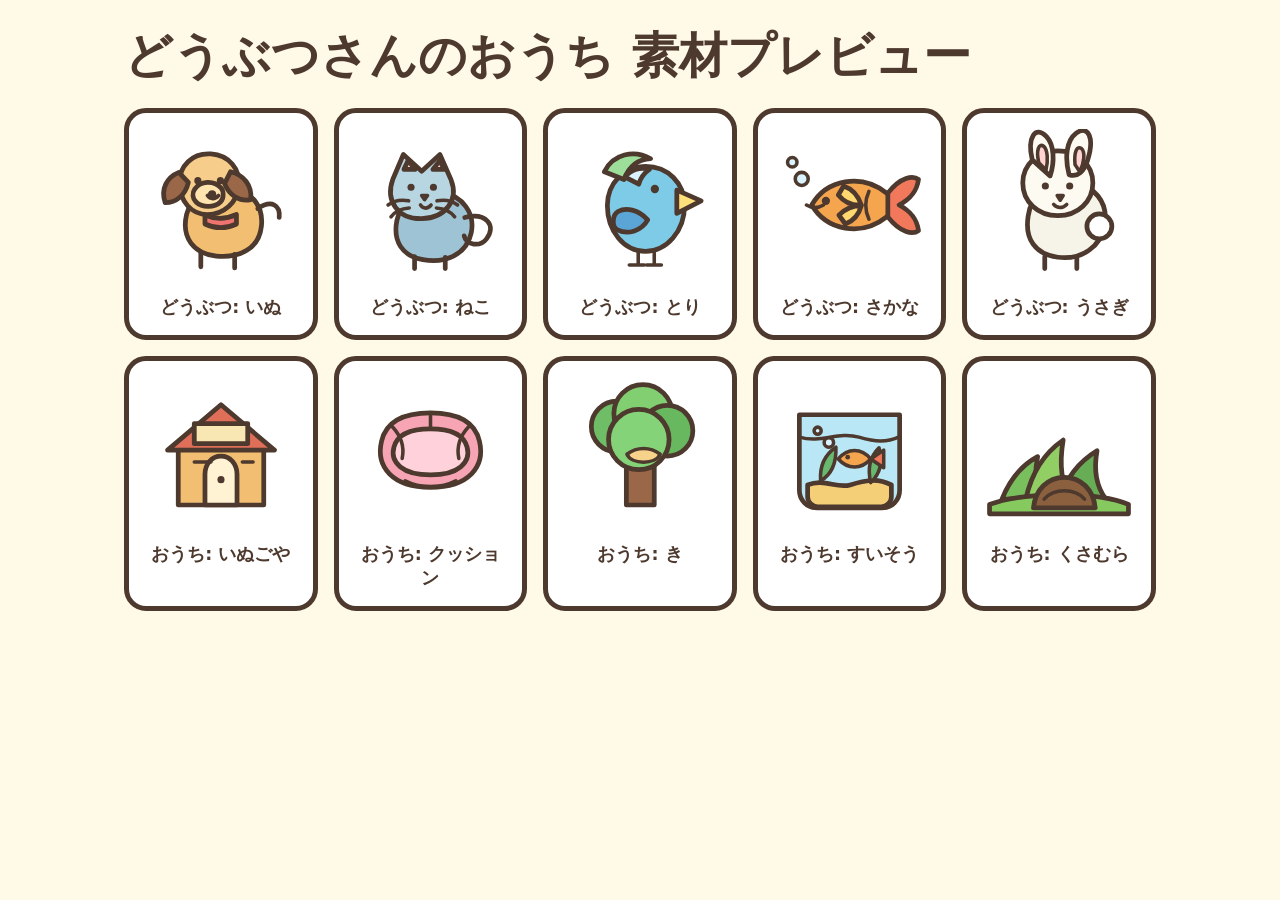
==== assets/preview.html @ 2b5337e2 "feat: PWAとPages公開URLを整備" ====
<!doctype html>
<html lang="ja">
  <head>
    <meta charset="utf-8">
    <meta name="viewport" content="width=device-width, initial-scale=1">
    <title>どうぶつさんのおうち 素材プレビュー</title>
    <style>
      * { box-sizing: border-box; }
      body {
        margin: 0;
        min-height: 100vh;
        font-family: "Hiragino Maru Gothic ProN", "Yu Gothic", "Meiryo", system-ui, sans-serif;
        color: #4d392d;
        background: #fff9e8;
      }
      main {
        width: min(1080px, 100%);
        margin: 0 auto;
        padding: 24px;
      }
      h1 { margin: 0 0 20px; font-size: clamp(1.8rem, 5vw, 3rem); }
      .grid {
        display: grid;
        grid-template-columns: repeat(auto-fit, minmax(160px, 1fr));
        gap: 16px;
      }
      figure {
        margin: 0;
        padding: 16px;
        border: 5px solid #4d392d;
        border-radius: 22px;
        background: white;
        text-align: center;
      }
      img {
        width: 100%;
        max-width: 170px;
        aspect-ratio: 1;
        object-fit: contain;
      }
      figcaption {
        margin-top: 10px;
        font-weight: 800;
        font-size: 1.1rem;
      }
    </style>
  </head>
  <body>
    <main>
      <h1>どうぶつさんのおうち 素材プレビュー</h1>
      <div class="grid">
      <figure><img src="animals/dog.svg" alt="いぬ"><figcaption>どうぶつ: いぬ</figcaption></figure>
      <figure><img src="animals/cat.svg" alt="ねこ"><figcaption>どうぶつ: ねこ</figcaption></figure>
      <figure><img src="animals/bird.svg" alt="とり"><figcaption>どうぶつ: とり</figcaption></figure>
      <figure><img src="animals/fish.svg" alt="さかな"><figcaption>どうぶつ: さかな</figcaption></figure>
      <figure><img src="animals/rabbit.svg" alt="うさぎ"><figcaption>どうぶつ: うさぎ</figcaption></figure>
      <figure><img src="homes/doghouse.svg" alt="いぬごや"><figcaption>おうち: いぬごや</figcaption></figure>
      <figure><img src="homes/cushion.svg" alt="クッション"><figcaption>おうち: クッション</figcaption></figure>
      <figure><img src="homes/tree.svg" alt="き"><figcaption>おうち: き</figcaption></figure>
      <figure><img src="homes/aquarium.svg" alt="すいそう"><figcaption>おうち: すいそう</figcaption></figure>
      <figure><img src="homes/grass.svg" alt="くさむら"><figcaption>おうち: くさむら</figcaption></figure>
      </div>
    </main>
  </body>
</html>
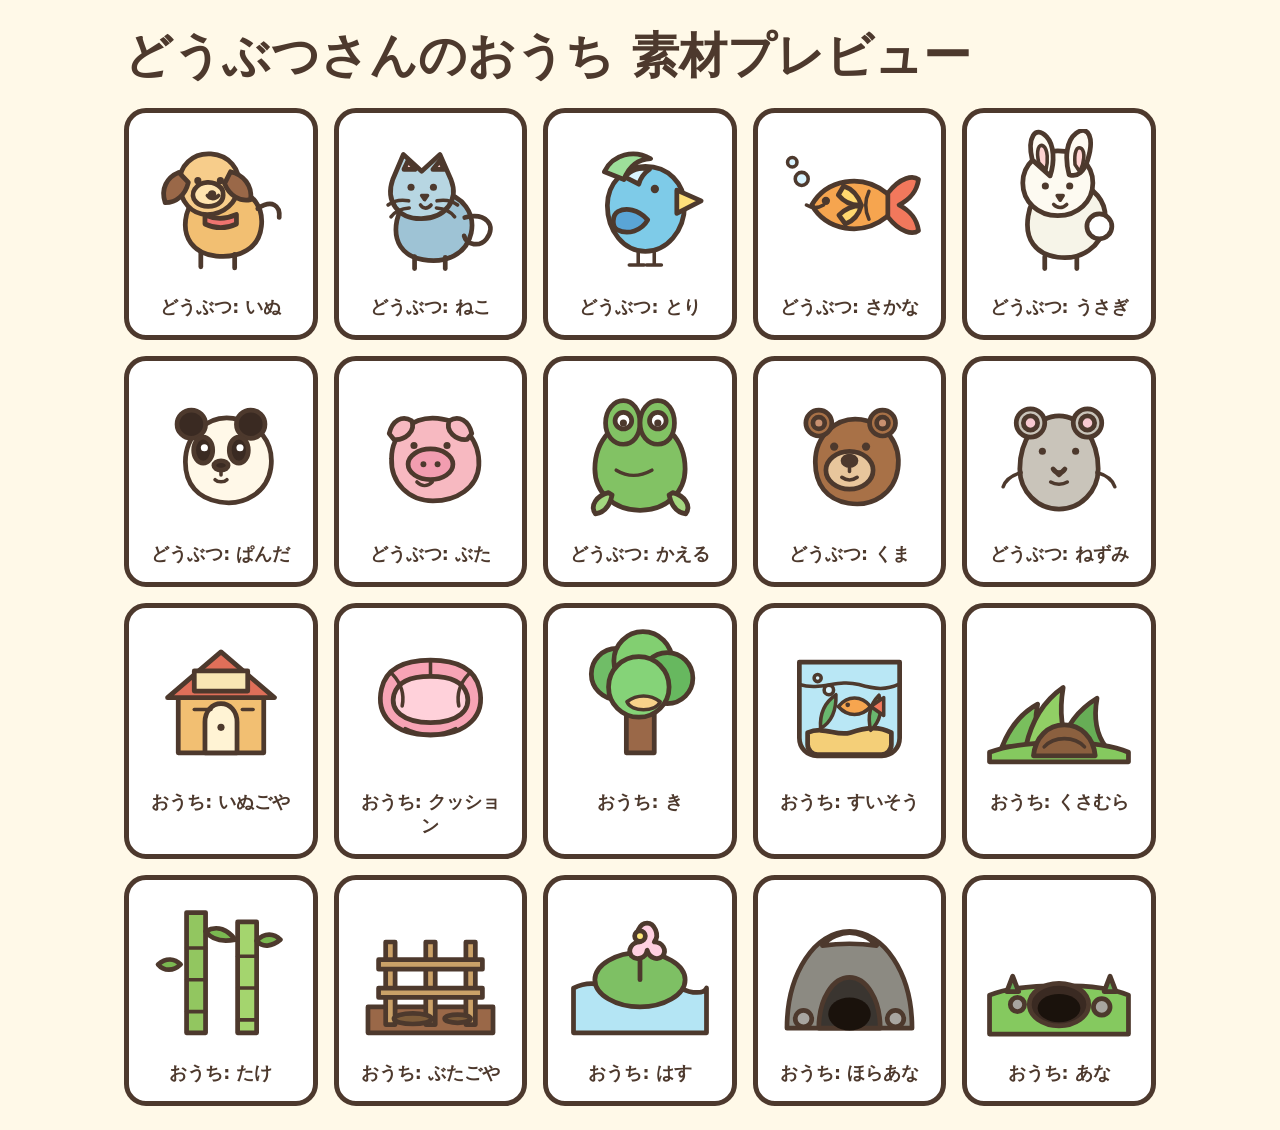
==== commit ee34e780: "feat: 動物追加と効果音、自動進行廃止 (cache v6) - どうぶつを5匹追加して計10匹、毎ラウンド5匹をランダム選出 - 正解時の和音と動物のなき声、間違い時の柔らかい音を追加 - 画面" ====
--- a/assets/preview.html
+++ b/assets/preview.html
@@ -54,11 +54,21 @@
       <figure><img src="animals/bird.svg" alt="とり"><figcaption>どうぶつ: とり</figcaption></figure>
       <figure><img src="animals/fish.svg" alt="さかな"><figcaption>どうぶつ: さかな</figcaption></figure>
       <figure><img src="animals/rabbit.svg" alt="うさぎ"><figcaption>どうぶつ: うさぎ</figcaption></figure>
+      <figure><img src="animals/panda.svg" alt="ぱんだ"><figcaption>どうぶつ: ぱんだ</figcaption></figure>
+      <figure><img src="animals/pig.svg" alt="ぶた"><figcaption>どうぶつ: ぶた</figcaption></figure>
+      <figure><img src="animals/frog.svg" alt="かえる"><figcaption>どうぶつ: かえる</figcaption></figure>
+      <figure><img src="animals/bear.svg" alt="くま"><figcaption>どうぶつ: くま</figcaption></figure>
+      <figure><img src="animals/mouse.svg" alt="ねずみ"><figcaption>どうぶつ: ねずみ</figcaption></figure>
       <figure><img src="homes/doghouse.svg" alt="いぬごや"><figcaption>おうち: いぬごや</figcaption></figure>
       <figure><img src="homes/cushion.svg" alt="クッション"><figcaption>おうち: クッション</figcaption></figure>
       <figure><img src="homes/tree.svg" alt="き"><figcaption>おうち: き</figcaption></figure>
       <figure><img src="homes/aquarium.svg" alt="すいそう"><figcaption>おうち: すいそう</figcaption></figure>
       <figure><img src="homes/grass.svg" alt="くさむら"><figcaption>おうち: くさむら</figcaption></figure>
+      <figure><img src="homes/bamboo.svg" alt="たけ"><figcaption>おうち: たけ</figcaption></figure>
+      <figure><img src="homes/pigpen.svg" alt="ぶたごや"><figcaption>おうち: ぶたごや</figcaption></figure>
+      <figure><img src="homes/lilypad.svg" alt="はす"><figcaption>おうち: はす</figcaption></figure>
+      <figure><img src="homes/cave.svg" alt="ほらあな"><figcaption>おうち: ほらあな</figcaption></figure>
+      <figure><img src="homes/hole.svg" alt="あな"><figcaption>おうち: あな</figcaption></figure>
       </div>
     </main>
   </body>
